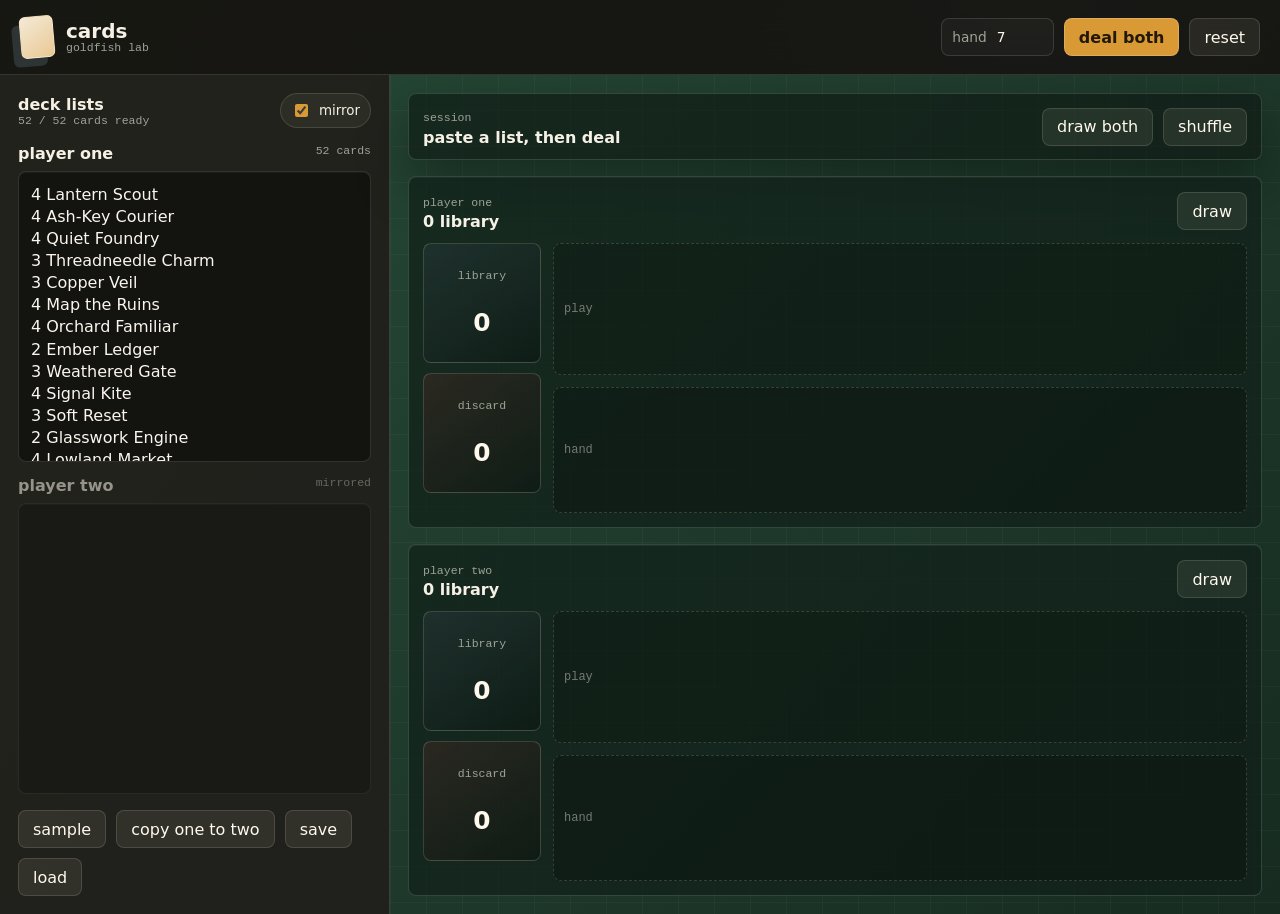
==== public/cards/index.html @ 9952e134 "Add cards goldfish tool" ====
<!DOCTYPE html>
<html lang="en">
<head>
  <meta charset="UTF-8">
  <meta name="viewport" content="width=device-width, initial-scale=1.0">
  <title>cards // goldfish</title>
  <link rel="stylesheet" href="./styles.css">
</head>
<body>
  <div class="app-shell">
    <header class="topbar">
      <div class="brand">
        <span class="brand-mark" aria-hidden="true"></span>
        <div>
          <h1>cards</h1>
          <p>goldfish lab</p>
        </div>
      </div>
      <div class="top-actions">
        <label class="hand-control" for="handSize">
          hand
          <input id="handSize" type="number" min="1" max="12" value="7">
        </label>
        <button id="dealBothBtn" class="primary-btn" type="button">deal both</button>
        <button id="resetBtn" class="quiet-btn" type="button">reset</button>
      </div>
    </header>

    <main class="workspace">
      <aside class="deck-studio" aria-label="Deck list editor">
        <section class="deck-controls">
          <div>
            <h2>deck lists</h2>
            <p id="deckSummary">0 cards ready</p>
          </div>
          <label class="mirror-toggle">
            <input id="mirrorDecks" type="checkbox" checked>
            <span>mirror</span>
          </label>
        </section>

        <section class="editor-pair">
          <article class="deck-editor">
            <div class="editor-head">
              <label for="deckAInput">player one</label>
              <span id="deckACount">0 cards</span>
            </div>
            <textarea id="deckAInput" spellcheck="false"></textarea>
          </article>

          <article class="deck-editor" id="deckBEditor">
            <div class="editor-head">
              <label for="deckBInput">player two</label>
              <span id="deckBCount">0 cards</span>
            </div>
            <textarea id="deckBInput" spellcheck="false"></textarea>
          </article>
        </section>

        <section class="deck-actions" aria-label="Deck actions">
          <button id="sampleBtn" type="button">sample</button>
          <button id="copyBtn" type="button">copy one to two</button>
          <button id="saveBtn" type="button">save</button>
          <button id="loadBtn" type="button">load</button>
        </section>
      </aside>

      <section class="tabletop" aria-label="Goldfish table">
        <div class="table-status">
          <div>
            <span class="table-kicker">session</span>
            <strong id="statusLine">paste a list, then deal</strong>
          </div>
          <div class="turn-tools" aria-label="Shared table tools">
            <button id="drawBothBtn" type="button">draw both</button>
            <button id="shuffleBtn" type="button">shuffle</button>
          </div>
        </div>

        <div class="players">
          <section class="player-board" data-player="0">
            <div class="player-head">
              <div>
                <span class="player-label">player one</span>
                <strong id="p0LibraryCount">0 library</strong>
              </div>
              <button class="draw-btn" data-action="draw" data-player="0" type="button">draw</button>
            </div>

            <div class="zones">
              <button class="library pile" data-action="draw" data-player="0" type="button">
                <span>library</span>
                <strong id="p0DeckCount">0</strong>
              </button>
              <button class="discard pile" data-action="restore" data-player="0" type="button">
                <span>discard</span>
                <strong id="p0DiscardCount">0</strong>
              </button>
            </div>

            <div class="play-area" id="p0Play" aria-label="Player one play area"></div>
            <div class="hand-row" id="p0Hand" aria-label="Player one hand"></div>
          </section>

          <section class="player-board" data-player="1">
            <div class="player-head">
              <div>
                <span class="player-label">player two</span>
                <strong id="p1LibraryCount">0 library</strong>
              </div>
              <button class="draw-btn" data-action="draw" data-player="1" type="button">draw</button>
            </div>

            <div class="zones">
              <button class="library pile" data-action="draw" data-player="1" type="button">
                <span>library</span>
                <strong id="p1DeckCount">0</strong>
              </button>
              <button class="discard pile" data-action="restore" data-player="1" type="button">
                <span>discard</span>
                <strong id="p1DiscardCount">0</strong>
              </button>
            </div>

            <div class="play-area" id="p1Play" aria-label="Player two play area"></div>
            <div class="hand-row" id="p1Hand" aria-label="Player two hand"></div>
          </section>
        </div>
      </section>
    </main>
  </div>

  <script src="./app.js"></script>
</body>
</html>
---- public/cards/styles.css ----
:root {
  color-scheme: dark;
  --bg: #171713;
  --panel: #22231d;
  --panel-strong: #2c2d24;
  --felt: #244533;
  --felt-dark: #172b21;
  --felt-line: rgba(190, 226, 188, 0.18);
  --card: #f4ead7;
  --card-ink: #252219;
  --muted: #9ea396;
  --line: rgba(244, 234, 215, 0.14);
  --accent: #d99a35;
  --accent-strong: #f1b85b;
  --blue: #8eb5c8;
  --danger: #bb695a;
  --shadow: 0 22px 50px rgba(0, 0, 0, 0.34);
}

* {
  box-sizing: border-box;
}

body {
  min-height: 100vh;
  margin: 0;
  background:
    linear-gradient(120deg, rgba(217, 154, 53, 0.06), transparent 38%),
    radial-gradient(circle at 80% 0%, rgba(142, 181, 200, 0.12), transparent 28%),
    var(--bg);
  color: #f6f0e5;
  font-family: Inter, ui-sans-serif, system-ui, -apple-system, BlinkMacSystemFont, "Segoe UI", sans-serif;
  letter-spacing: 0;
}

button,
textarea,
input {
  font: inherit;
}

button {
  border: 0;
}

.app-shell {
  min-height: 100vh;
  display: grid;
  grid-template-rows: auto 1fr;
}

.topbar {
  min-height: 72px;
  padding: 16px 20px;
  display: flex;
  align-items: center;
  justify-content: space-between;
  gap: 20px;
  border-bottom: 1px solid var(--line);
  background: rgba(23, 23, 19, 0.86);
  backdrop-filter: blur(18px);
}

.brand {
  display: flex;
  align-items: center;
  gap: 12px;
}

.brand-mark {
  width: 34px;
  height: 42px;
  border-radius: 6px;
  border: 1px solid rgba(244, 234, 215, 0.34);
  background:
    linear-gradient(145deg, rgba(244, 234, 215, 0.92), rgba(217, 154, 53, 0.42)),
    var(--card);
  box-shadow: -8px 8px 0 rgba(142, 181, 200, 0.18);
  transform: rotate(-5deg);
}

h1,
h2,
p {
  margin: 0;
}

h1 {
  font-size: 1.25rem;
  line-height: 1;
  font-weight: 760;
}

.brand p,
.deck-controls p,
.table-kicker,
.player-label,
.editor-head span,
.pile span {
  color: var(--muted);
  font-family: "SFMono-Regular", Consolas, "Liberation Mono", monospace;
  font-size: 0.72rem;
}

.top-actions,
.deck-actions,
.turn-tools,
.player-head,
.zones {
  display: flex;
  align-items: center;
  gap: 10px;
}

.hand-control {
  height: 38px;
  display: inline-flex;
  align-items: center;
  gap: 8px;
  padding: 0 10px;
  border: 1px solid var(--line);
  border-radius: 8px;
  color: var(--muted);
  background: rgba(255, 255, 255, 0.03);
  font-size: 0.86rem;
}

.hand-control input {
  width: 48px;
  border: 0;
  color: #fff8ed;
  background: transparent;
  outline: none;
}

.primary-btn,
.quiet-btn,
.deck-actions button,
.turn-tools button,
.draw-btn {
  min-height: 38px;
  padding: 0 14px;
  border-radius: 8px;
  cursor: pointer;
  color: #fff8ed;
  background: rgba(244, 234, 215, 0.08);
  border: 1px solid var(--line);
  transition: transform 140ms ease, border-color 140ms ease, background 140ms ease;
}

.primary-btn {
  color: #22180a;
  background: var(--accent);
  border-color: rgba(255, 255, 255, 0.18);
  font-weight: 720;
}

.primary-btn:hover,
.quiet-btn:hover,
.deck-actions button:hover,
.turn-tools button:hover,
.draw-btn:hover,
.pile:hover,
.card-btn:hover {
  transform: translateY(-1px);
  border-color: rgba(244, 234, 215, 0.34);
}

.workspace {
  min-height: 0;
  display: grid;
  grid-template-columns: minmax(320px, 390px) 1fr;
}

.deck-studio {
  min-height: 0;
  padding: 18px;
  display: grid;
  grid-template-rows: auto 1fr auto;
  gap: 16px;
  border-right: 1px solid var(--line);
  background: rgba(34, 35, 29, 0.9);
}

.deck-controls {
  display: flex;
  align-items: center;
  justify-content: space-between;
  gap: 12px;
}

.deck-controls h2 {
  font-size: 1rem;
}

.mirror-toggle {
  display: inline-flex;
  align-items: center;
  gap: 8px;
  padding: 7px 10px;
  border-radius: 999px;
  background: var(--panel-strong);
  color: #f6f0e5;
  border: 1px solid var(--line);
  cursor: pointer;
  font-size: 0.84rem;
}

.mirror-toggle input {
  accent-color: var(--accent);
}

.editor-pair {
  min-height: 0;
  display: grid;
  gap: 14px;
}

.deck-editor {
  min-height: 0;
  display: grid;
  grid-template-rows: auto 1fr;
  gap: 8px;
}

.deck-editor.is-muted {
  opacity: 0.55;
}

.editor-head {
  display: flex;
  justify-content: space-between;
  gap: 12px;
}

.editor-head label {
  font-weight: 700;
}

textarea {
  width: 100%;
  min-height: 180px;
  resize: none;
  padding: 12px;
  border-radius: 8px;
  border: 1px solid var(--line);
  outline: none;
  color: #fbf6ed;
  background: rgba(16, 17, 14, 0.76);
  line-height: 1.38;
  box-shadow: inset 0 1px 0 rgba(255, 255, 255, 0.04);
}

textarea:focus {
  border-color: rgba(217, 154, 53, 0.68);
}

.deck-actions {
  flex-wrap: wrap;
}

.tabletop {
  min-width: 0;
  min-height: 0;
  padding: 18px;
  display: grid;
  grid-template-rows: auto 1fr;
  gap: 16px;
  background:
    linear-gradient(90deg, rgba(255, 255, 255, 0.03) 1px, transparent 1px),
    linear-gradient(0deg, rgba(255, 255, 255, 0.03) 1px, transparent 1px),
    linear-gradient(135deg, var(--felt), var(--felt-dark));
  background-size: 36px 36px, 36px 36px, auto;
}

.table-status {
  min-height: 54px;
  display: flex;
  align-items: center;
  justify-content: space-between;
  gap: 14px;
  padding: 12px 14px;
  border-radius: 8px;
  border: 1px solid var(--felt-line);
  background: rgba(13, 24, 19, 0.62);
  box-shadow: var(--shadow);
}

#statusLine {
  display: block;
  margin-top: 3px;
  font-size: 1rem;
}

.players {
  min-height: 0;
  display: grid;
  grid-template-rows: 1fr 1fr;
  gap: 16px;
}

.player-board {
  min-width: 0;
  min-height: 0;
  display: grid;
  grid-template-columns: 118px 1fr;
  grid-template-rows: auto 1fr auto;
  gap: 12px;
  padding: 14px;
  border-radius: 8px;
  border: 1px solid var(--felt-line);
  background: rgba(17, 33, 25, 0.72);
  box-shadow: inset 0 1px 0 rgba(255, 255, 255, 0.05);
}

.player-head {
  grid-column: 1 / -1;
  justify-content: space-between;
}

.player-head strong {
  display: block;
  margin-top: 2px;
}

.zones {
  grid-row: 2 / 4;
  flex-direction: column;
  align-items: stretch;
}

.pile {
  width: 100%;
  min-height: 120px;
  display: grid;
  place-items: center;
  padding: 12px;
  border-radius: 8px;
  cursor: pointer;
  color: #fff8ed;
  border: 1px solid rgba(244, 234, 215, 0.18);
  background: rgba(7, 12, 9, 0.38);
  transition: transform 140ms ease, border-color 140ms ease, background 140ms ease;
}

.library {
  background:
    linear-gradient(145deg, rgba(142, 181, 200, 0.13), transparent),
    rgba(7, 12, 9, 0.38);
}

.discard {
  background:
    linear-gradient(145deg, rgba(187, 105, 90, 0.16), transparent),
    rgba(7, 12, 9, 0.38);
}

.pile strong {
  font-size: 1.55rem;
}

.play-area,
.hand-row {
  min-width: 0;
  display: flex;
  align-items: center;
  gap: 10px;
  overflow-x: auto;
  padding: 10px;
  border-radius: 8px;
  border: 1px dashed rgba(244, 234, 215, 0.17);
  scrollbar-color: rgba(244, 234, 215, 0.28) transparent;
}

.play-area {
  min-height: 132px;
  align-self: stretch;
  background: rgba(2, 8, 5, 0.18);
}

.hand-row {
  min-height: 126px;
  background: rgba(7, 12, 9, 0.34);
}

.zone-empty {
  color: rgba(246, 240, 229, 0.44);
  font-family: "SFMono-Regular", Consolas, "Liberation Mono", monospace;
  font-size: 0.75rem;
}

.card-btn {
  position: relative;
  flex: 0 0 84px;
  width: 84px;
  min-height: 112px;
  padding: 10px 9px;
  display: grid;
  align-content: start;
  gap: 8px;
  border-radius: 8px;
  color: var(--card-ink);
  background:
    linear-gradient(145deg, rgba(255, 255, 255, 0.82), rgba(244, 234, 215, 0.88)),
    var(--card);
  border: 1px solid rgba(39, 36, 27, 0.22);
  box-shadow: 0 10px 22px rgba(0, 0, 0, 0.26);
  cursor: pointer;
  text-align: left;
  transition: transform 130ms ease, box-shadow 130ms ease;
}

.card-btn::before {
  content: "";
  width: 21px;
  height: 21px;
  border-radius: 50%;
  background: var(--accent);
  box-shadow: 28px 0 0 rgba(142, 181, 200, 0.72);
}

.card-btn:hover {
  box-shadow: 0 14px 30px rgba(0, 0, 0, 0.34);
}

.card-name {
  display: -webkit-box;
  -webkit-line-clamp: 4;
  -webkit-box-orient: vertical;
  overflow: hidden;
  font-size: 0.78rem;
  font-weight: 740;
  line-height: 1.15;
}

.card-meta {
  margin-top: auto;
  color: rgba(37, 34, 25, 0.62);
  font-family: "SFMono-Regular", Consolas, "Liberation Mono", monospace;
  font-size: 0.62rem;
}

.card-btn.in-play {
  flex-basis: 78px;
  width: 78px;
  min-height: 104px;
  transform: rotate(-1deg);
}

.toast {
  animation: toast 1.2s ease both;
}

@keyframes toast {
  0% { color: var(--accent-strong); }
  100% { color: #f6f0e5; }
}

@media (max-width: 940px) {
  .topbar,
  .workspace,
  .deck-studio,
  .tabletop {
    display: block;
  }

  .topbar {
    position: sticky;
    top: 0;
    z-index: 10;
  }

  .top-actions {
    margin-top: 14px;
    flex-wrap: wrap;
  }

  .deck-studio {
    border-right: 0;
    border-bottom: 1px solid var(--line);
  }

  .editor-pair {
    grid-template-columns: 1fr;
    margin: 14px 0;
  }

  .tabletop {
    min-height: 760px;
  }

  .table-status,
  .player-head {
    align-items: flex-start;
    flex-direction: column;
  }

  .players {
    margin-top: 14px;
  }

  .player-board {
    grid-template-columns: 1fr;
  }

  .zones {
    grid-row: auto;
    flex-direction: row;
  }

  .pile {
    min-height: 82px;
  }
}

@media (max-width: 560px) {
  .topbar,
  .deck-studio,
  .tabletop {
    padding: 14px;
  }

  .zones,
  .turn-tools,
  .deck-actions {
    flex-direction: column;
    align-items: stretch;
  }

  .card-btn {
    flex-basis: 76px;
    width: 76px;
  }
}

@media (prefers-reduced-motion: reduce) {
  *,
  *::before,
  *::after {
    animation-duration: 0.001ms !important;
    animation-iteration-count: 1 !important;
    scroll-behavior: auto !important;
    transition-duration: 0.001ms !important;
  }
}
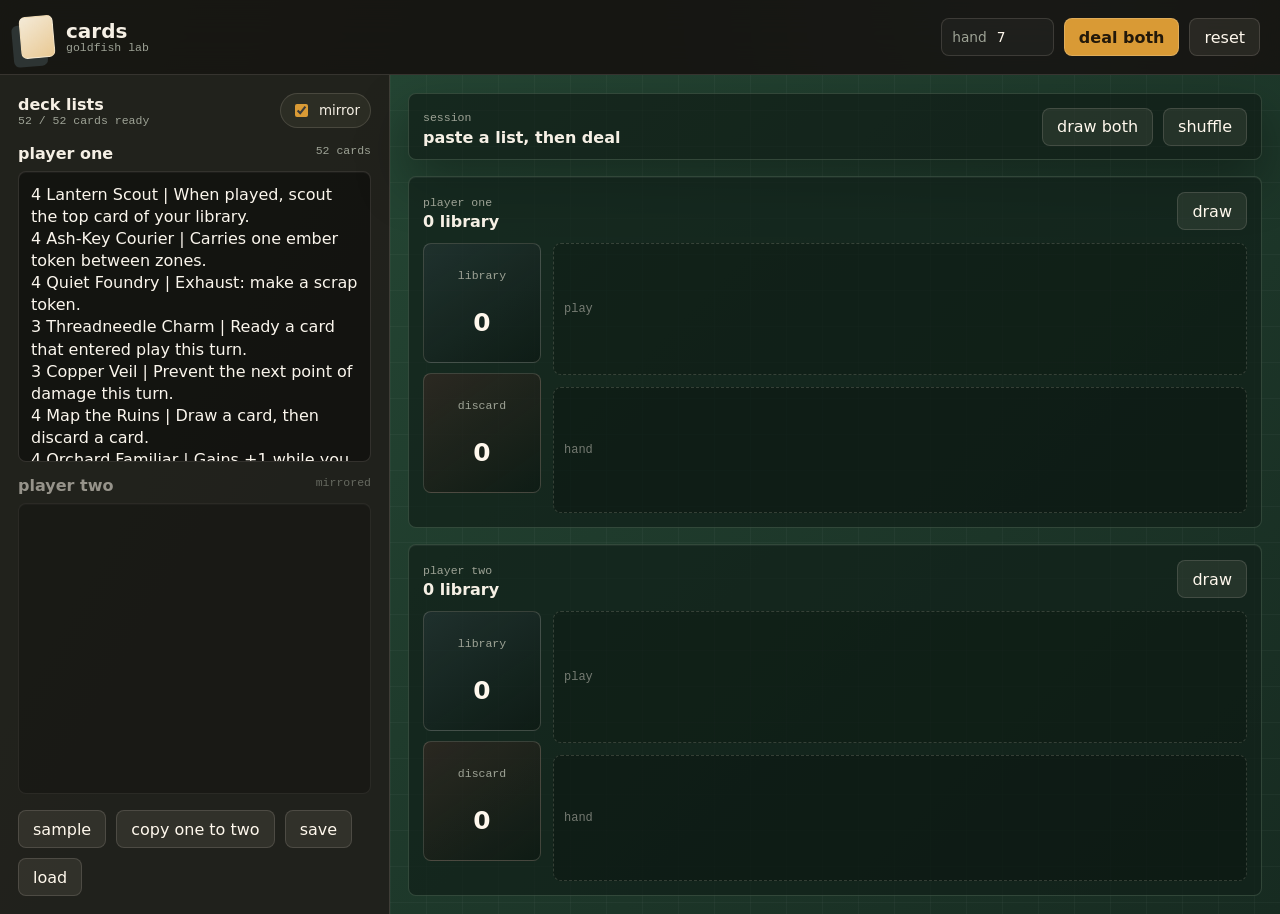
==== commit 8be6041d: "Add cards tooltip layer" ====
--- a/public/cards/index.html
+++ b/public/cards/index.html
@@ -130,6 +130,7 @@
     </main>
   </div>
 
+  <div id="cardTooltip" class="card-tooltip" role="tooltip" hidden></div>
   <script src="./app.js"></script>
 </body>
 </html>
--- a/public/cards/styles.css
+++ b/public/cards/styles.css
@@ -391,13 +391,14 @@
 
 .card-btn {
   position: relative;
-  flex: 0 0 84px;
-  width: 84px;
-  min-height: 112px;
+  flex: 0 0 112px;
+  width: 112px;
+  min-height: 144px;
   padding: 10px 9px;
   display: grid;
+  grid-template-rows: auto auto 1fr auto;
   align-content: start;
-  gap: 8px;
+  gap: 7px;
   border-radius: 8px;
   color: var(--card-ink);
   background:
@@ -425,7 +426,7 @@
 
 .card-name {
   display: -webkit-box;
-  -webkit-line-clamp: 4;
+  -webkit-line-clamp: 3;
   -webkit-box-orient: vertical;
   overflow: hidden;
   font-size: 0.78rem;
@@ -433,6 +434,16 @@
   line-height: 1.15;
 }
 
+.card-text {
+  display: -webkit-box;
+  -webkit-line-clamp: 4;
+  -webkit-box-orient: vertical;
+  overflow: hidden;
+  color: rgba(37, 34, 25, 0.76);
+  font-size: 0.66rem;
+  line-height: 1.18;
+}
+
 .card-meta {
   margin-top: auto;
   color: rgba(37, 34, 25, 0.62);
@@ -441,9 +452,9 @@
 }
 
 .card-btn.in-play {
-  flex-basis: 78px;
-  width: 78px;
-  min-height: 104px;
+  flex-basis: 102px;
+  width: 102px;
+  min-height: 132px;
   transform: rotate(-1deg);
 }
 
@@ -528,8 +539,8 @@
   }
 
   .card-btn {
-    flex-basis: 76px;
-    width: 76px;
+    flex-basis: 104px;
+    width: 104px;
   }
 }
 
